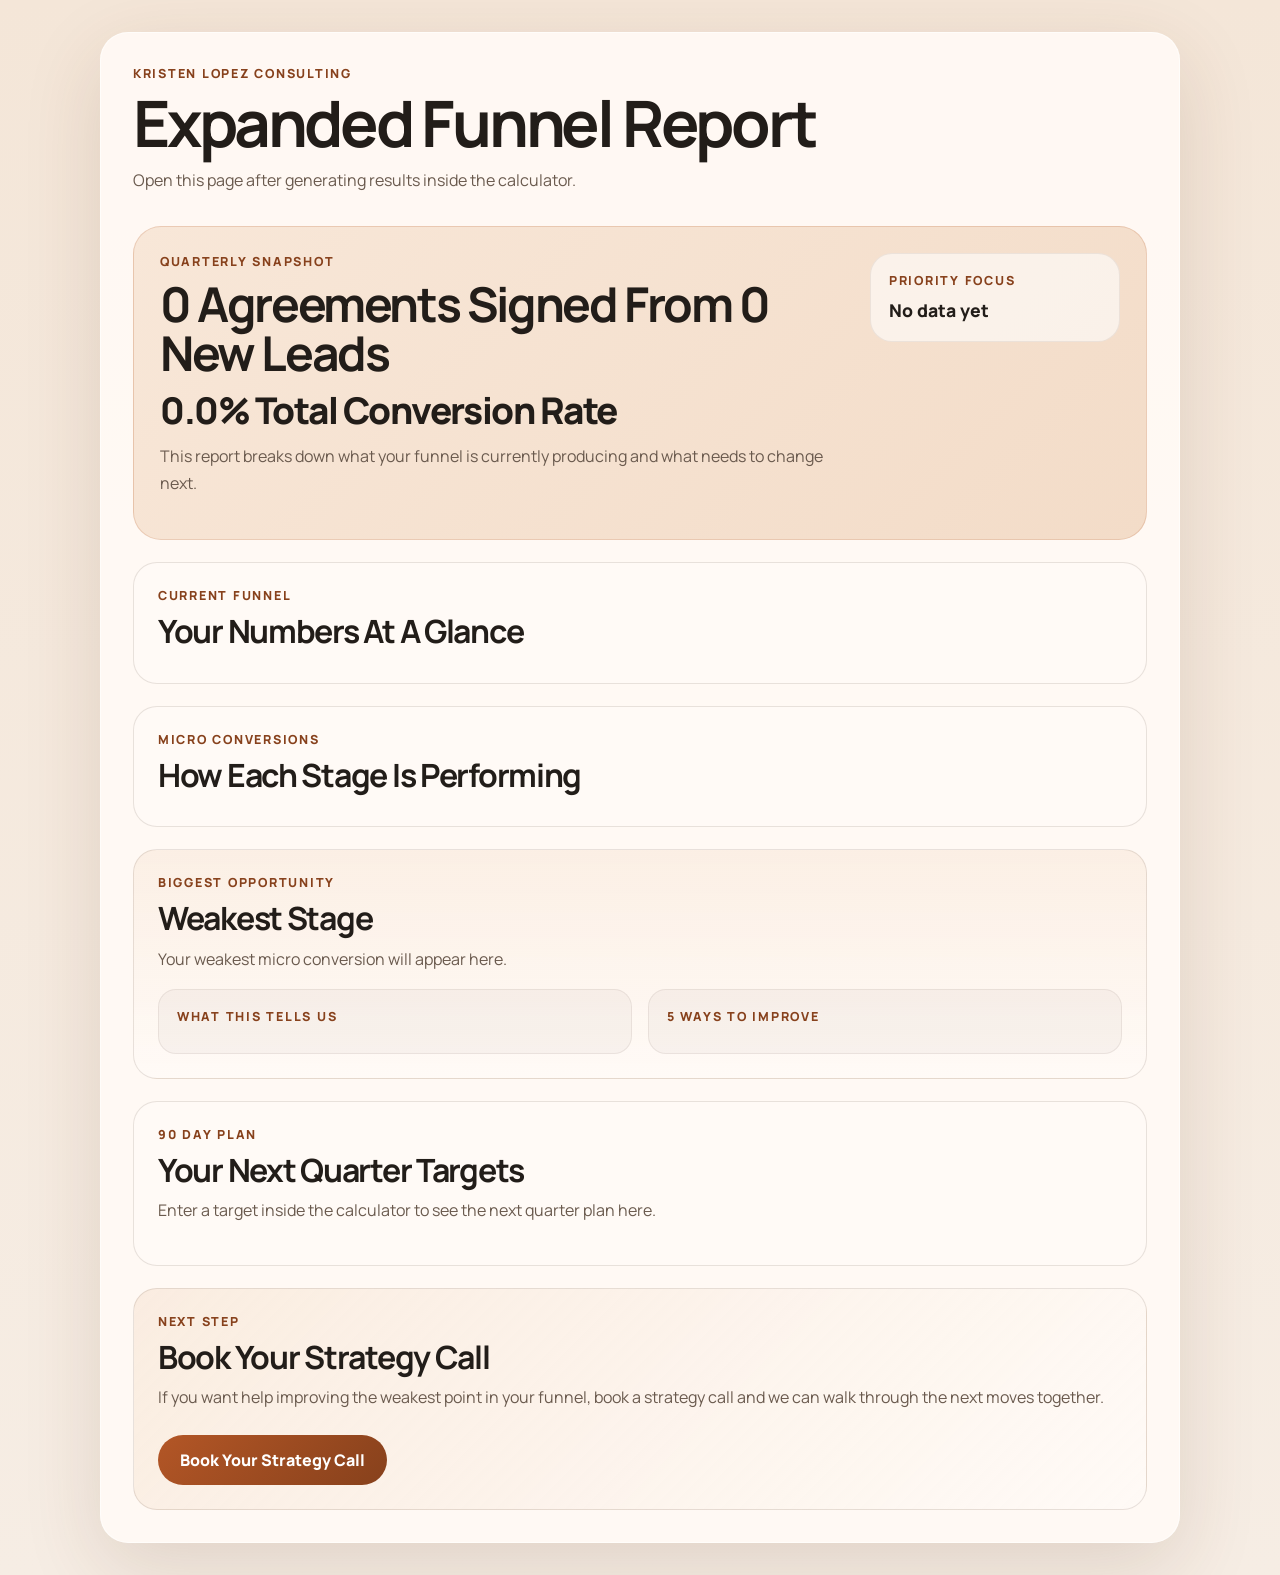
==== report-template.html @ f9d7c51b "Add files via upload" ====
<!DOCTYPE html>
<html lang="en">
<head>
  <meta charset="UTF-8">
  <meta name="viewport" content="width=device-width, initial-scale=1.0">
  <title>Expanded Funnel Report</title>
  <link rel="preconnect" href="https://fonts.googleapis.com">
  <link rel="preconnect" href="https://fonts.gstatic.com" crossorigin>
  <link href="https://fonts.googleapis.com/css2?family=Manrope:wght@400;500;600;700;800&display=swap" rel="stylesheet">
  <link rel="stylesheet" href="./report-template.css">
</head>
<body>
  <main class="report-shell">
    <section class="report-card">
      <header class="report-header">
        <p class="eyebrow">Kristen Lopez Consulting</p>
        <h1>Expanded Funnel Report</h1>
        <p class="report-subtitle" id="report-subtitle">A custom report built from your last 3 months of funnel data.</p>
      </header>

      <section class="report-hero">
        <div>
          <p class="section-label">Quarterly Snapshot</p>
          <h2 id="snapshot-headline">0 Agreements Signed From 0 New Leads</h2>
          <p class="snapshot-rate" id="snapshot-rate">0.0% Total Conversion Rate</p>
          <p class="snapshot-support" id="snapshot-support">This report breaks down what your funnel is currently producing and what needs to change next.</p>
        </div>
        <div class="hero-chip">
          <p class="chip-label">Priority Focus</p>
          <p class="chip-value" id="priority-focus">No data yet</p>
        </div>
      </section>

      <section class="report-section">
        <div class="section-heading">
          <p class="section-label">Current Funnel</p>
          <h3>Your Numbers At A Glance</h3>
        </div>
        <div class="totals-grid" id="totals-grid"></div>
      </section>

      <section class="report-section">
        <div class="section-heading">
          <p class="section-label">Micro Conversions</p>
          <h3>How Each Stage Is Performing</h3>
        </div>
        <div class="stack-list" id="conversion-list"></div>
      </section>

      <section class="report-section spotlight">
        <div class="section-heading">
          <p class="section-label">Biggest Opportunity</p>
          <h3 id="weakest-stage-title">Weakest Stage</h3>
          <p class="section-copy" id="weakest-stage-summary">Your weakest micro conversion will appear here.</p>
        </div>
        <div class="diagnosis-grid">
          <div class="diagnosis-card">
            <p class="card-label">What This Tells Us</p>
            <div class="body-copy" id="diagnosis-copy"></div>
          </div>
          <div class="diagnosis-card">
            <p class="card-label">5 Ways To Improve</p>
            <div class="tip-list" id="tips-list"></div>
          </div>
        </div>
      </section>

      <section class="report-section">
        <div class="section-heading">
          <p class="section-label">90 Day Plan</p>
          <h3>Your Next Quarter Targets</h3>
          <p class="section-copy" id="goal-copy">Enter a target inside the calculator to see the next quarter plan here.</p>
        </div>
        <div class="stack-list" id="forecast-list"></div>
      </section>

      <section class="report-section cta-section">
        <div class="section-heading">
          <p class="section-label">Next Step</p>
          <h3>Book Your Strategy Call</h3>
          <p class="section-copy">If you want help improving the weakest point in your funnel, book a strategy call and we can walk through the next moves together.</p>
        </div>
        <a
          class="cta-button"
          href="https://calendar.app.google/zzBbuVEscKuxoPaXA"
          target="_blank"
          rel="noreferrer"
        >
          Book Your Strategy Call
        </a>
      </section>
    </section>
  </main>

  <script src="./report-template.js"></script>
</body>
</html>
---- report-template.css ----
:root {
  --bg: #f6ede4;
  --card: #fffaf6;
  --soft: #f8e7d8;
  --soft-2: #f3dcc8;
  --text: #221d19;
  --muted: #6a5a4e;
  --line: rgba(70, 44, 28, 0.12);
  --brand: #b35626;
  --brand-dark: #87411c;
}

* { box-sizing: border-box; }

body {
  margin: 0;
  background: linear-gradient(180deg, #f4e6d8 0%, var(--bg) 100%);
  color: var(--text);
  font-family: "Manrope", sans-serif;
}

.report-shell {
  padding: 32px 18px;
}

.report-card {
  width: min(1080px, 100%);
  margin: 0 auto;
  padding: 32px;
  border-radius: 28px;
  background: rgba(255, 250, 246, 0.92);
  border: 1px solid rgba(255,255,255,0.6);
  box-shadow: 0 24px 80px rgba(92, 53, 25, 0.14);
}

.eyebrow,
.section-label,
.card-label,
.chip-label {
  margin: 0 0 10px;
  color: var(--brand-dark);
  text-transform: uppercase;
  letter-spacing: 0.14em;
  font-size: 0.78rem;
  font-weight: 800;
}

h1, h2, h3, h4, p { margin-top: 0; }

h1 {
  margin-bottom: 12px;
  font-size: clamp(2.1rem, 5vw, 4rem);
  line-height: 0.98;
  letter-spacing: -0.05em;
}

h2 {
  margin-bottom: 14px;
  font-size: clamp(1.9rem, 4vw, 3rem);
  line-height: 1.02;
  letter-spacing: -0.05em;
}

h3 {
  margin-bottom: 10px;
  font-size: clamp(1.3rem, 2.8vw, 2rem);
  line-height: 1.08;
  letter-spacing: -0.04em;
}

.report-subtitle,
.section-copy,
.body-copy p,
.report-row-note,
.snapshot-support {
  color: var(--muted);
  line-height: 1.7;
}

.report-header {
  margin-bottom: 32px;
}

.report-hero {
  display: grid;
  grid-template-columns: minmax(0, 1fr) 250px;
  gap: 20px;
  padding: 26px;
  border-radius: 28px;
  background: linear-gradient(135deg, var(--soft) 0%, var(--soft-2) 100%);
  border: 1px solid rgba(179, 86, 38, 0.18);
}

.snapshot-rate {
  margin-bottom: 14px;
  font-size: clamp(1.4rem, 3vw, 2.3rem);
  line-height: 1;
  letter-spacing: -0.04em;
  font-weight: 800;
}

.hero-chip {
  align-self: start;
  padding: 18px;
  border-radius: 22px;
  background: rgba(255,255,255,0.58);
  border: 1px solid rgba(70, 44, 28, 0.08);
}

.chip-value {
  margin: 0;
  font-size: 1.1rem;
  font-weight: 800;
  line-height: 1.35;
}

.report-section {
  margin-top: 22px;
  padding: 24px;
  border-radius: 24px;
  background: var(--card);
  border: 1px solid var(--line);
}

.report-section.spotlight {
  background: linear-gradient(180deg, rgba(248, 231, 216, 0.55) 0%, rgba(255, 250, 246, 0.98) 100%);
}

.totals-grid {
  display: grid;
  gap: 14px;
  grid-template-columns: repeat(auto-fit, minmax(170px, 1fr));
}

.metric-card,
.report-row,
.tip-card,
.diagnosis-card {
  border-radius: 18px;
  background: rgba(31, 27, 24, 0.03);
  border: 1px solid rgba(70, 44, 28, 0.08);
}

.metric-card {
  padding: 16px;
}

.metric-label {
  margin: 0 0 8px;
  color: var(--muted);
  font-size: 0.88rem;
  font-weight: 700;
}

.metric-value {
  margin: 0;
  font-size: 1.7rem;
  line-height: 1;
  letter-spacing: -0.04em;
  font-weight: 800;
}

.stack-list {
  display: grid;
  gap: 12px;
}

.report-row {
  display: flex;
  justify-content: space-between;
  gap: 12px;
  padding: 14px 16px;
}

.report-row-title {
  margin: 0 0 4px;
  font-weight: 800;
}

.report-row-value {
  margin: 0;
  font-size: 1.05rem;
  font-weight: 800;
  white-space: nowrap;
}

.diagnosis-grid {
  display: grid;
  gap: 16px;
  grid-template-columns: repeat(2, minmax(0, 1fr));
}

.diagnosis-card {
  padding: 18px;
}

.body-copy,
.tip-list {
  display: grid;
  gap: 12px;
}

.tip-card {
  padding: 14px 16px;
}

.tip-card h4 {
  margin-bottom: 6px;
  font-size: 1rem;
  line-height: 1.3;
  letter-spacing: -0.02em;
}

.tip-card p {
  margin: 0;
  color: var(--muted);
  line-height: 1.6;
}

.cta-section {
  text-align: left;
  background: linear-gradient(135deg, rgba(248, 231, 216, 0.7) 0%, rgba(255, 250, 246, 0.98) 100%);
}

.cta-button {
  display: inline-flex;
  align-items: center;
  justify-content: center;
  margin-top: 8px;
  padding: 14px 22px;
  border-radius: 999px;
  background: linear-gradient(135deg, var(--brand) 0%, var(--brand-dark) 100%);
  color: #fff;
  text-decoration: none;
  font-weight: 800;
}

@media (max-width: 760px) {
  .report-card { padding: 20px; }
  .report-hero,
  .diagnosis-grid { grid-template-columns: 1fr; }
}
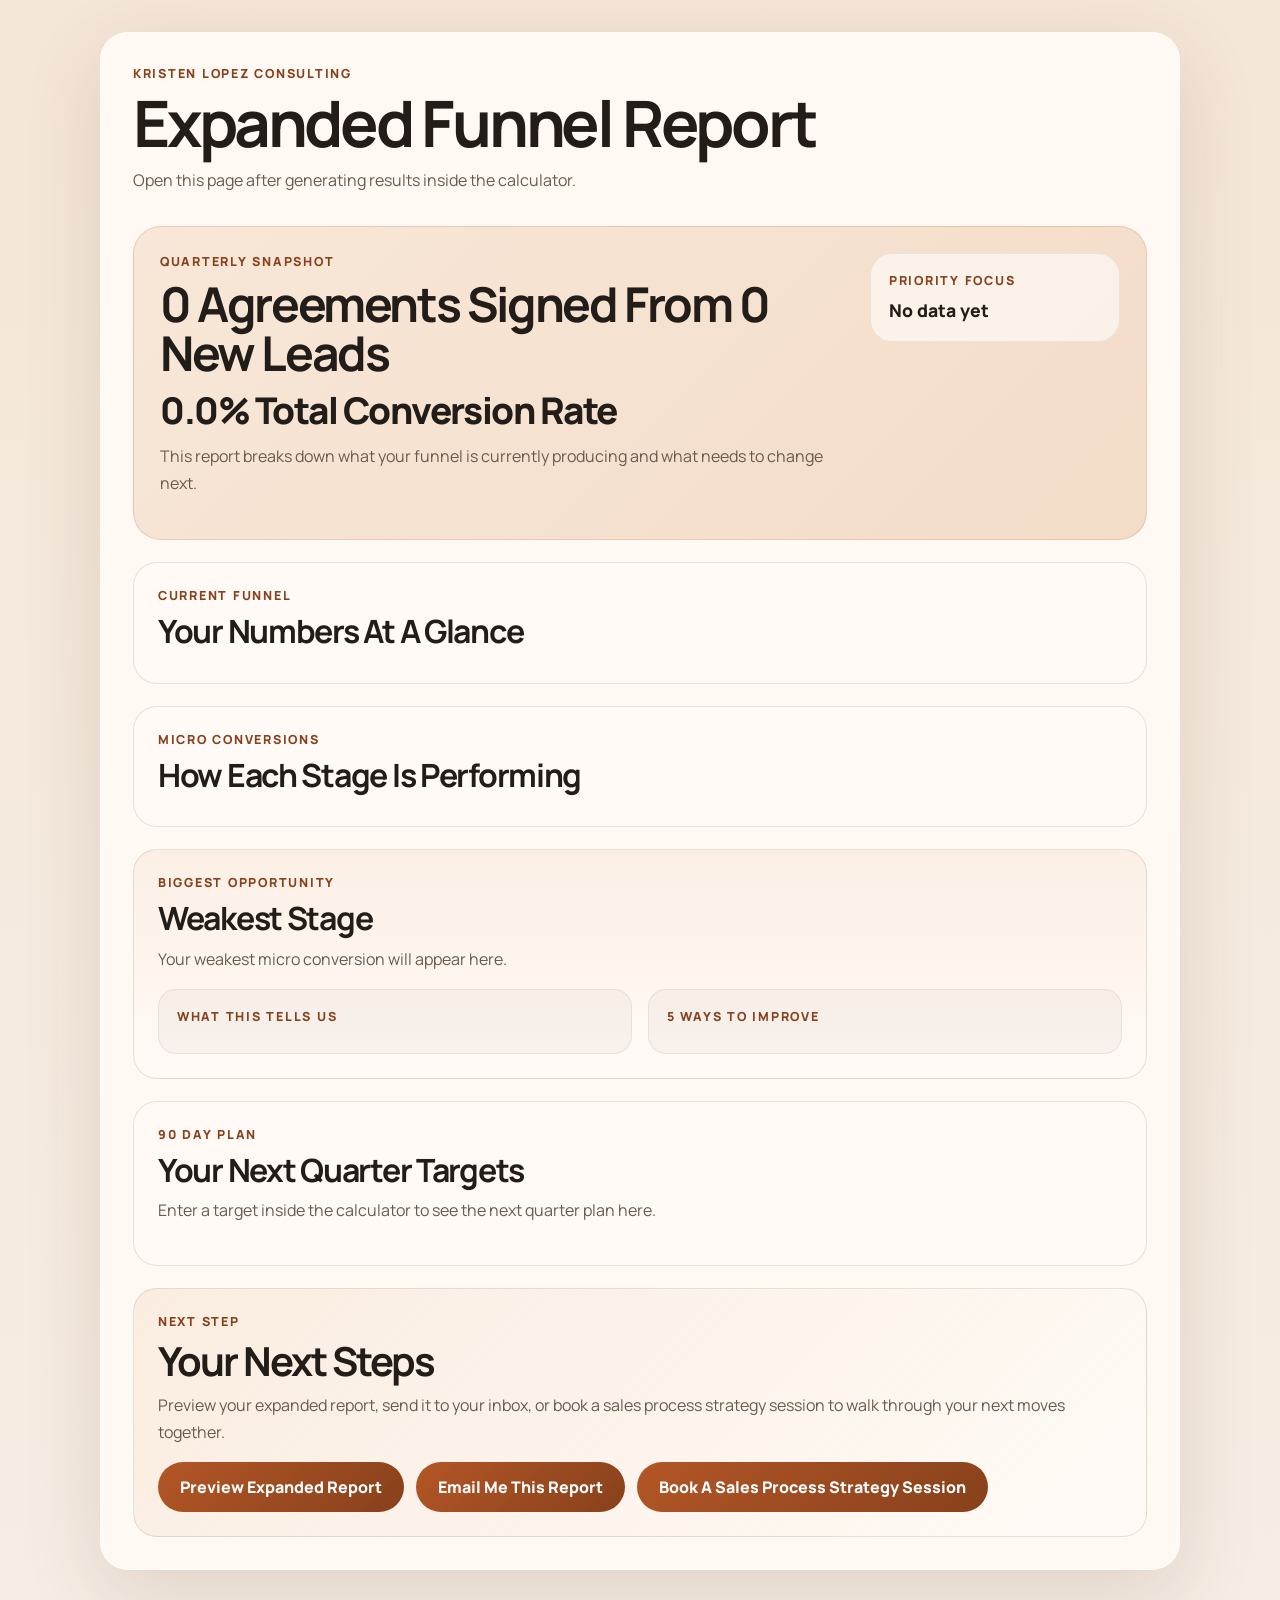
==== commit b94f9644: "Add files via upload" ====
--- a/report-template.html
+++ b/report-template.html
@@ -77,17 +77,21 @@
       <section class="report-section cta-section">
         <div class="section-heading">
           <p class="section-label">Next Step</p>
-          <h3>Book Your Strategy Call</h3>
-          <p class="section-copy">If you want help improving the weakest point in your funnel, book a strategy call and we can walk through the next moves together.</p>
+          <h3 class="next-steps-title">Your Next Steps</h3>
+          <p class="section-copy">Preview your expanded report, send it to your inbox, or book a sales process strategy session to walk through your next moves together.</p>
         </div>
-        <a
-          class="cta-button"
-          href="https://calendar.app.google/zzBbuVEscKuxoPaXA"
-          target="_blank"
-          rel="noreferrer"
-        >
-          Book Your Strategy Call
-        </a>
+        <div class="cta-actions">
+          <button class="secondary-cta-button" id="preview-report-button" type="button">Preview Expanded Report</button>
+          <button class="secondary-cta-button" id="email-report-button" type="button">Email Me This Report</button>
+          <a
+            class="cta-button"
+            href="https://calendar.app.google/zzBbuVEscKuxoPaXA"
+            target="_blank"
+            rel="noreferrer"
+          >
+            Book A Sales Process Strategy Session
+          </a>
+        </div>
       </section>
     </section>
   </main>
--- a/report-template.css
+++ b/report-template.css
@@ -222,11 +222,23 @@
   background: linear-gradient(135deg, rgba(248, 231, 216, 0.7) 0%, rgba(255, 250, 246, 0.98) 100%);
 }
 
+.next-steps-title {
+  font-size: clamp(1.7rem, 3.5vw, 2.5rem);
+  line-height: 1.05;
+  letter-spacing: -0.05em;
+}
+
+.cta-actions {
+  display: flex;
+  gap: 12px;
+  flex-wrap: wrap;
+  margin-top: 8px;
+}
+
 .cta-button {
   display: inline-flex;
   align-items: center;
   justify-content: center;
-  margin-top: 8px;
   padding: 14px 22px;
   border-radius: 999px;
   background: linear-gradient(135deg, var(--brand) 0%, var(--brand-dark) 100%);
@@ -235,6 +247,20 @@
   font-weight: 800;
 }
 
+.secondary-cta-button {
+  display: inline-flex;
+  align-items: center;
+  justify-content: center;
+  padding: 14px 22px;
+  border: 0;
+  border-radius: 999px;
+  background: linear-gradient(135deg, var(--brand) 0%, var(--brand-dark) 100%);
+  color: #fff;
+  font: inherit;
+  font-weight: 800;
+  cursor: pointer;
+}
+
 @media (max-width: 760px) {
   .report-card { padding: 20px; }
   .report-hero,
